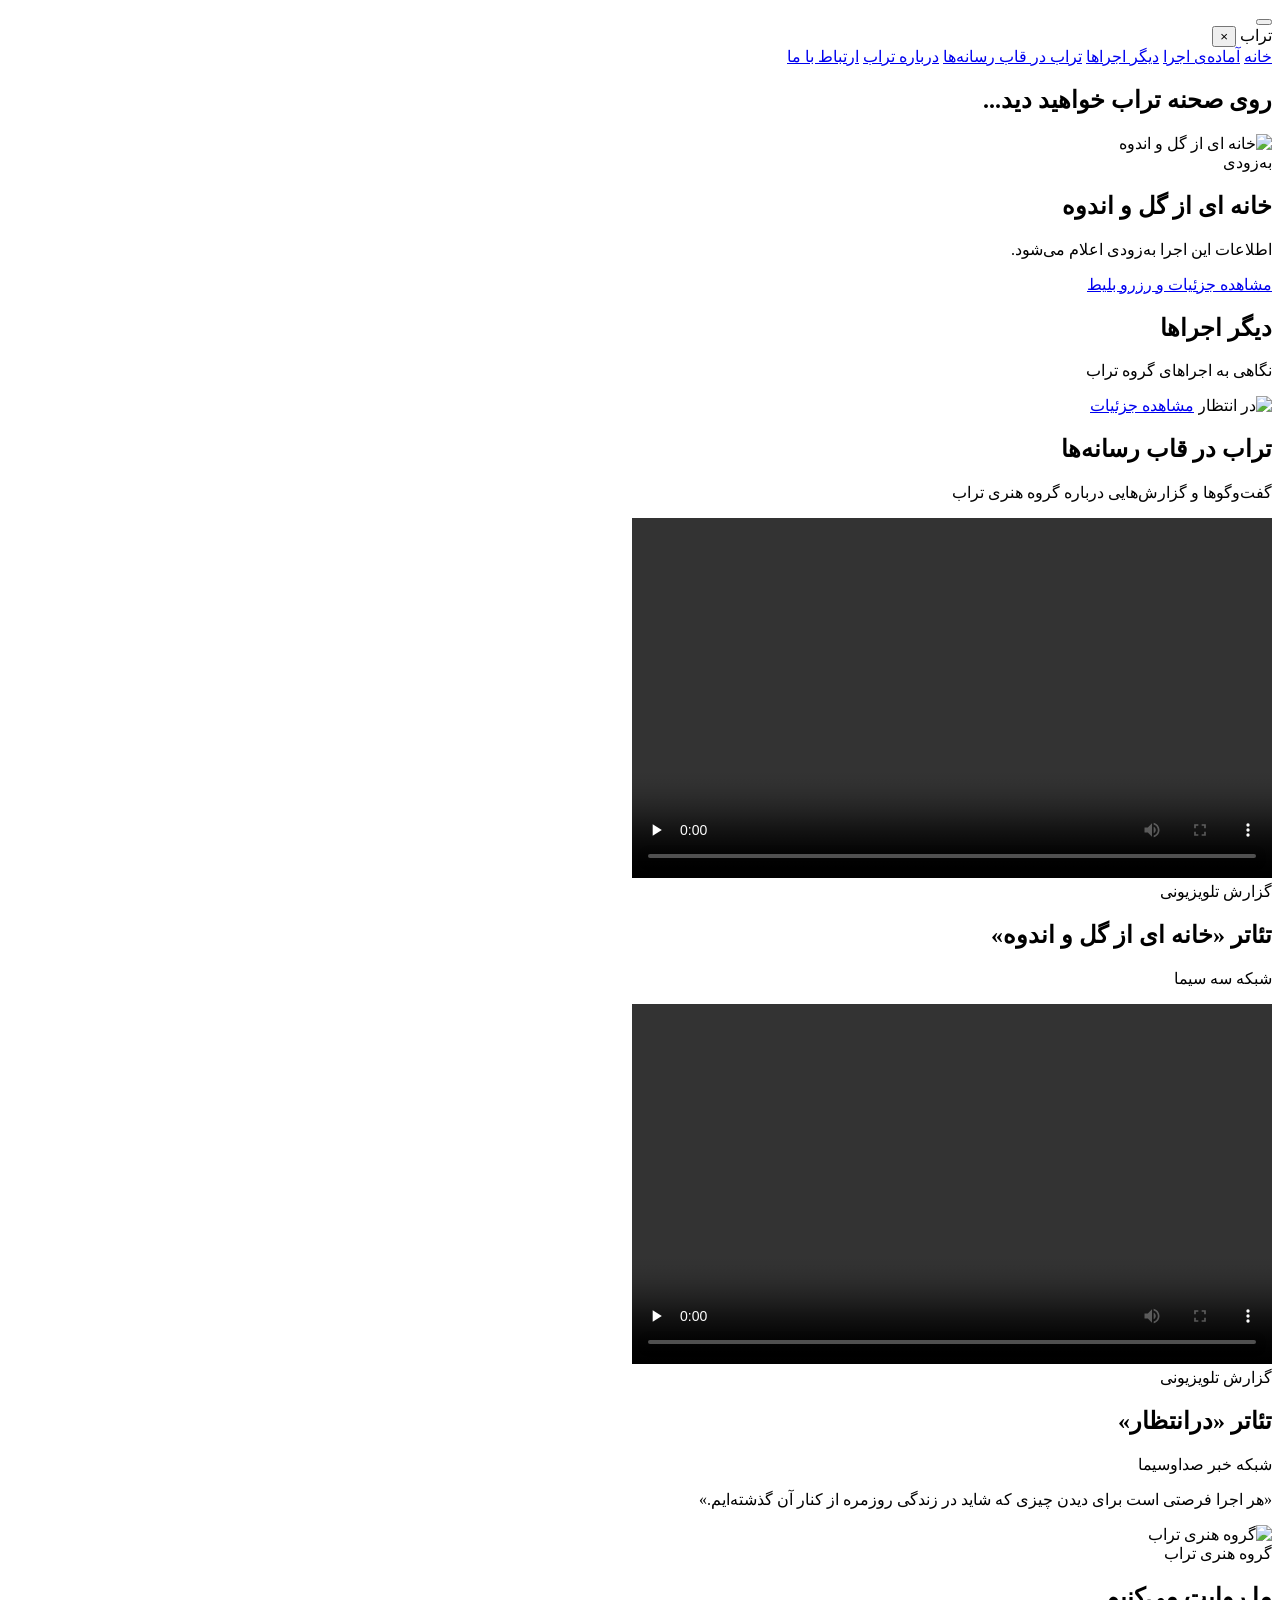
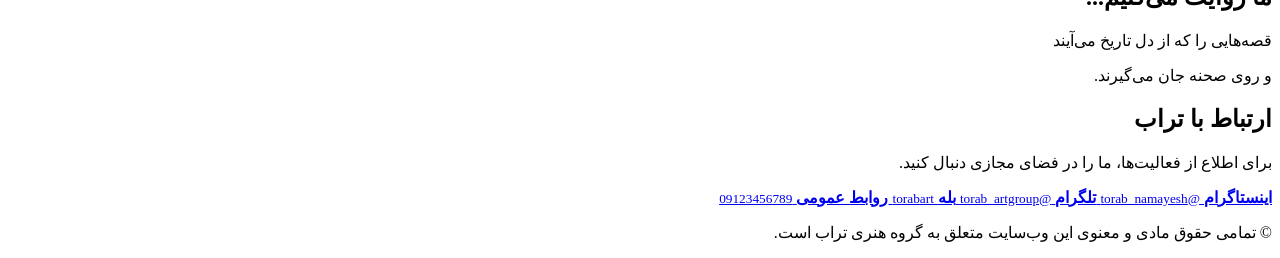
==== index.html @ 45ea1552 "Add files via upload" ====
<!DOCTYPE html>
<html lang="fa" dir="rtl">

<head>
    <meta charset="UTF-8">
    <meta name="viewport" content="width=device-width, initial-scale=1.0">
    <title>تراب | گروه هنری نمایشی</title>

    <link rel="preconnect" href="https://fonts.googleapis.com">
    <link rel="preconnect" href="https://fonts.gstatic.com" crossorigin>
    <link href="https://fonts.googleapis.com/css2?family=Vazirmatn:wght@300;400;500;600;700;800&display=swap" rel="stylesheet">
    <link rel="stylesheet" href="https://cdn.jsdelivr.net/npm/swiper@11/swiper-bundle.min.css">
    <link rel="stylesheet" href="css/style.css">

    <script type="application/ld+json">
    {
      "@context": "https://schema.org",
      "@type": "WebSite",
      "name": "تراب",
      "alternateName": "Torab",
      "url": "https://torabart.ir/"
    }
    </script>
</head>

<body>
    <button class="menu-toggle" id="menuToggle" aria-label="باز کردن منو" aria-expanded="false">
        <span></span><span></span><span></span>
    </button>

    <div class="menu-overlay" id="menuOverlay">
        <div class="menu-inner">
            <div class="menu-top">
                <span class="menu-brand">تراب</span>
                <button class="menu-close" id="menuClose" aria-label="بستن منو">×</button>
            </div>
            <nav class="menu-nav">
                <a href="index.html">خانه</a>
                <a href="#upcoming">آماده‌ی اجرا</a>
                <a href="#shows">دیگر اجراها</a>
                <a href="#media">تراب در قاب رسانه‌ها</a>
                <a href="#about">درباره تراب</a>
                <a href="#contact">ارتباط با ما</a>
            </nav>
        </div>
    </div>

    <main>
        <section class="hero" aria-label="تصویر اصلی تراب"></section>

        <!-- آماده‌ی اجرا -->
        <section class="upcoming-section" id="upcoming">
            <div class="upcoming-heading">
                <div class="section-title-row">
                    <span class="section-title-line" aria-hidden="true"></span>
                    <h1>روی صحنه تراب خواهید دید...</h1>
                </div>
            </div>

            <div class="swiper upcomingSwiper">
                <div class="swiper-wrapper">
                    <div class="swiper-slide">
                        <article class="upcoming-card">
                            <div class="upcoming-poster">
                                <img src="images/107.webp" alt="خانه ای از گل و اندوه">
                            </div>
                            <div class="upcoming-info">
                                <span class="upcoming-status">به‌زودی</span>
                                <h2>خانه ای از گل و اندوه</h2>
                                <p>اطلاعات این اجرا به‌زودی اعلام می‌شود.</p>
                                <a href="show-khane.html" class="upcoming-btn">مشاهده جزئیات و رزرو بلیط</a>
                            </div>
                        </article>
                    </div>

                    <div class="swiper-slide">
                        <article class="upcoming-card">
                            <div class="upcoming-poster">
                                <img src="images/141.webp" alt="حریم">
                            </div>
                            <div class="upcoming-info">
                                <span class="upcoming-status">به‌زودی</span>
                                <h2>حریم</h2>
                                <p>اطلاعات این اجرا به‌زودی اعلام می‌شود.</p>
                                <a href="show-harim.html" class="upcoming-btn">مشاهده جزئیات و رزرو بلیط</a>
                            </div>
                        </article>
                    </div>
                </div>
                <div class="upcoming-pagination"></div>
            </div>
        </section>

        <!-- دیگر اجراها -->
        <section class="shows-section" id="shows">
            <div class="shows-heading">
                <div class="section-title-row">
                    <span class="section-title-line" aria-hidden="true"></span>
                    <h1>دیگر اجراها</h1>
                </div>
                <p>نگاهی به اجراهای گروه تراب</p>
            </div>

            <div class="swiper mySwiper">
                <div class="swiper-wrapper">
                    <div class="swiper-slide">
                        <article class="show-card">
                            <img src="images/102.webp" alt="در انتظار">
                            <a href="show-entezar.html" class="glass-btn">مشاهده جزئیات</a>
                        </article>
                    </div>
                    <div class="swiper-slide">
                        <article class="show-card">
                            <img src="images/103.webp" alt="خانه‌ای از گل و اندوه">
                            <a href="show-khane.html" class="glass-btn">مشاهده جزئیات</a>
                        </article>
                    </div>
                    <div class="swiper-slide">
                        <article class="show-card">
                            <img src="images/104.webp" alt="ماه بر روی زمین">
                            <a href="show-mah.html" class="glass-btn dark-btn">مشاهده جزئیات</a>
                        </article>
                    </div>
                    <div class="swiper-slide">
    <article class="show-card">
        <img src="images/140.webp" alt="حریم">
        <a href="show-harim.html" class="glass-btn">مشاهده جزئیات</a>
    </article>
</div>

<div class="swiper-slide">
    <article class="show-card">
        <img src="images/107.webp" alt="عطش آتش">
        <a href="show-fifth.html" class="glass-btn">مشاهده جزئیات</a>
    </article>
</div>
                </div>
                <div class="swiper-pagination"></div>
            </div>
        </section>

        <!-- تراب در قاب رسانه‌ها -->
        <section class="media-section" id="media">
            <div class="media-heading">
                <div class="section-title-row">
                    <span class="section-title-line" aria-hidden="true"></span>
                    <h1>تراب در قاب رسانه‌ها</h1>
                </div>
                <p>گفت‌وگوها و گزارش‌هایی درباره گروه هنری تراب</p>
            </div>

            <div class="media-track">
                <article class="media-card">
                    <div class="media-link">
                        <video
    controls
    preload="none"
    loading="lazy"
    width="640"
    height="360"
    poster=""
>
    <source src="videos/0001.mp4" type="video/mp4">
</video>
                    </div>
                    <div class="media-info">
                        <span class="media-label">گزارش تلویزیونی</span>
                        <h2>تئاتر «خانه ای از گل و اندوه»</h2>
                        <p>شبکه سه سیما</p>
                    </div>
                </article>

                <article class="media-card">
                    <div class="media-link">
                        <video
    controls
    preload="none"
    loading="lazy"
    width="640"
    height="360"
    poster=""
>
    <source src="videos/0002.mp4" type="video/mp4">
</video>
                    </div>
                    <div class="media-info">
                        <span class="media-label">گزارش تلویزیونی</span>
                        <h2>تئاتر «درانتظار»</h2>
                        <p>شبکه خبر صداوسیما</p>
                    </div>
                </article>
            </div>
        </section>

        <!-- نقل‌قول -->
        <section class="quote-section">
            <p>«هر اجرا فرصتی است برای دیدن چیزی که شاید در زندگی روزمره از کنار آن گذشته‌ایم.»</p>
        </section>

        <!-- درباره تراب -->
        <section class="about-section" id="about">
            <div class="about-image">
                <img src="images/109.webp" alt="گروه هنری تراب">
                <div class="about-overlay"></div>

                <div class="about-content">
                    <div class="section-title-row about-title-row">
                        <span class="section-title-line about-line" aria-hidden="true"></span>
                        <div>
                            <span class="about-label">گروه هنری تراب</span>
                            <h1>ما روایت می‌کنیم...</h1>
                        </div>
                    </div>
                    <div class="about-text">
                        <p>قصه‌هایی را که از دل تاریخ می‌آیند</p>
                        <p>و روی صحنه جان می‌گیرند.</p>
                    </div>
                </div>
            </div>
        </section>

        <!-- ارتباط با ما -->
       
<section class="contact-section" id="contact">

    <div class="show-heading">
        <div class="section-title-row">
            <span class="section-title-line" aria-hidden="true"></span>
            <h2>ارتباط با تراب</h2>
        </div>
           <p> برای اطلاع از فعالیت‌ها، ما را در فضای مجازی دنبال کنید.</p>
    </div>

  <div class="contact-links">

    <a class="contact-link" href="https://www.instagram.com/torab_namayesh/" target="_blank" rel="noopener noreferrer">
      <strong>اینستاگرام</strong>
      <small>@torab_namayesh</small>
    </a>

    <a class="contact-link" href="https://t.me/torab_artgroup" target="_blank" rel="noopener noreferrer">
      <strong>تلگرام</strong>
      <small>@torab_artgroup</small>
    </a>

    <a class="contact-link" href="https://ble.ir/torabart" target="_blank" rel="noopener noreferrer">
      <strong>بله</strong>
      <small>torabart</small>
    </a>

    <a class="contact-link" href="tel:09123456789">
      <strong>روابط عمومی</strong>
      <small>09123456789</small>
    </a>

  </div>
</section>

    </main>

    <footer>
    <p>© تمامی حقوق مادی و معنوی این وب‌سایت متعلق به گروه هنری تراب است.</p>
    </footer>

    <script src="https://cdn.jsdelivr.net/npm/swiper@11/swiper-bundle.min.js"></script>
    <script src="js/app.js"></script>
</body>
</html>
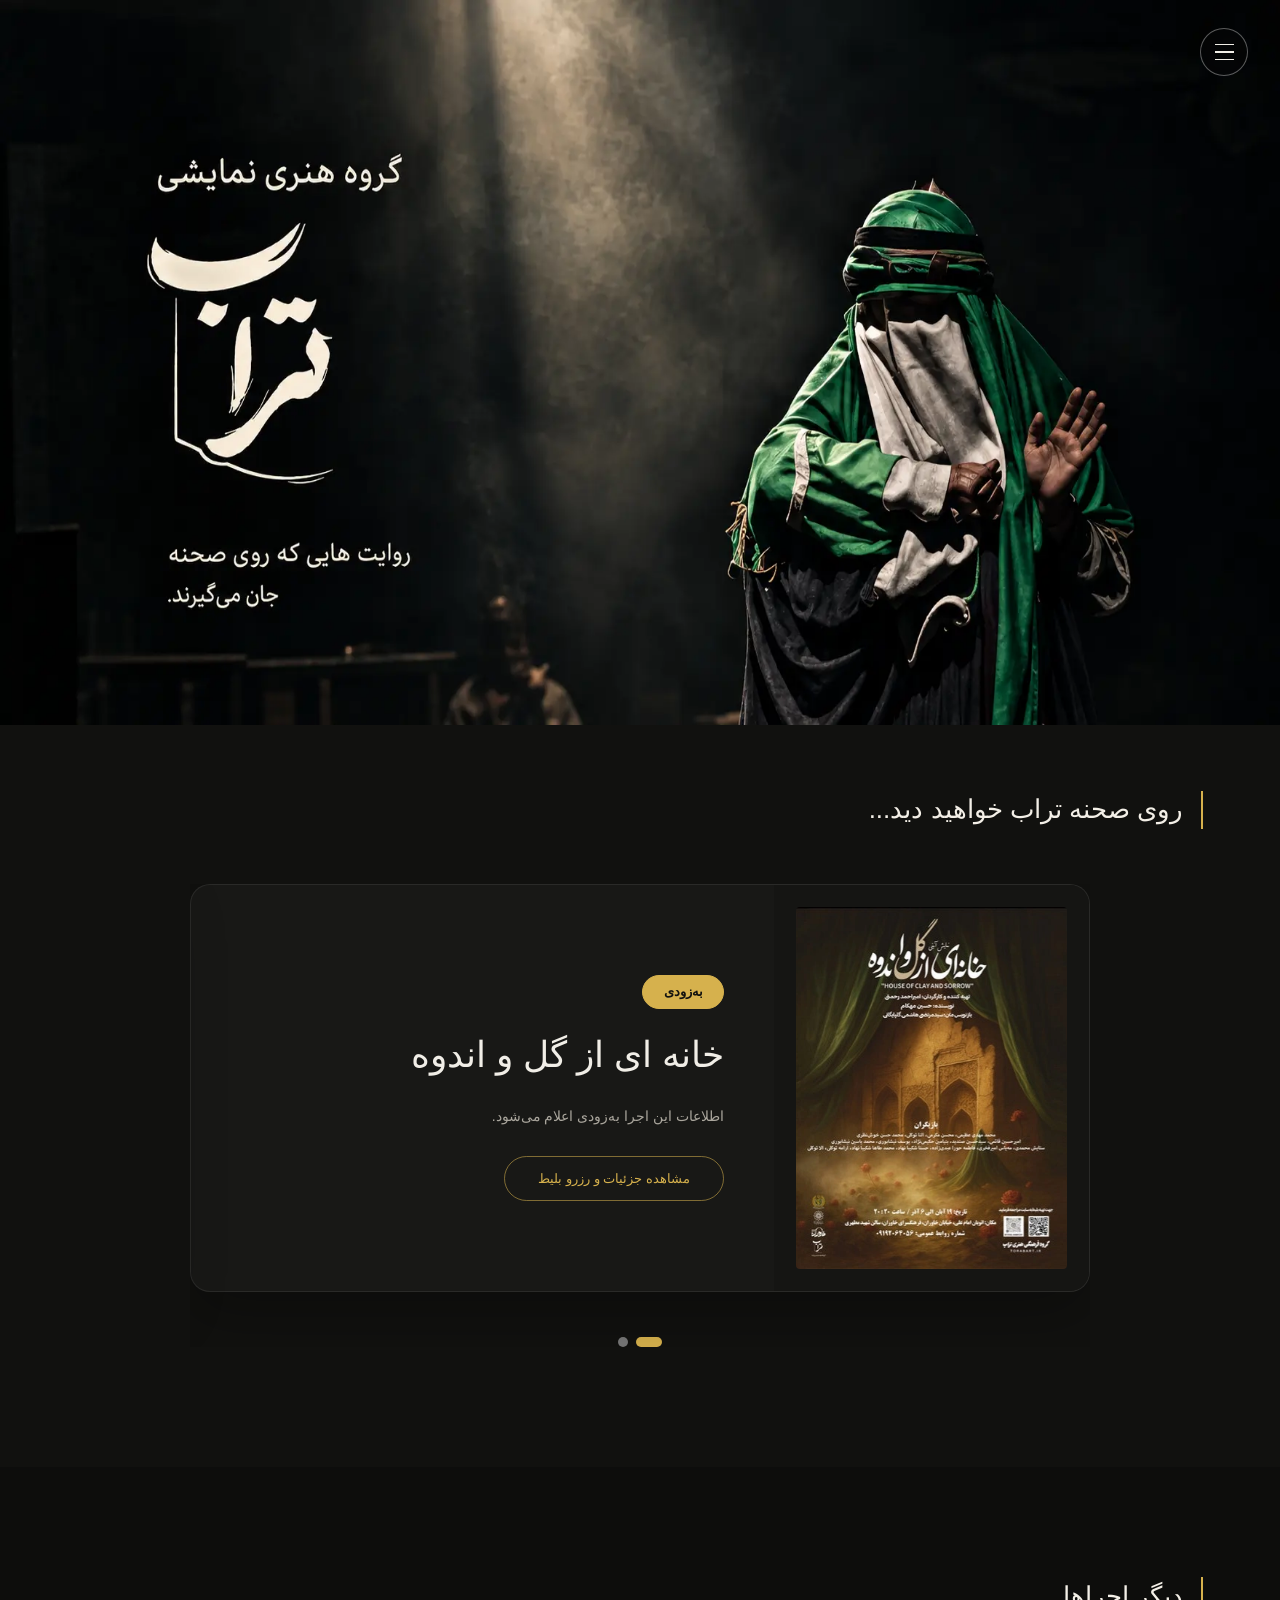
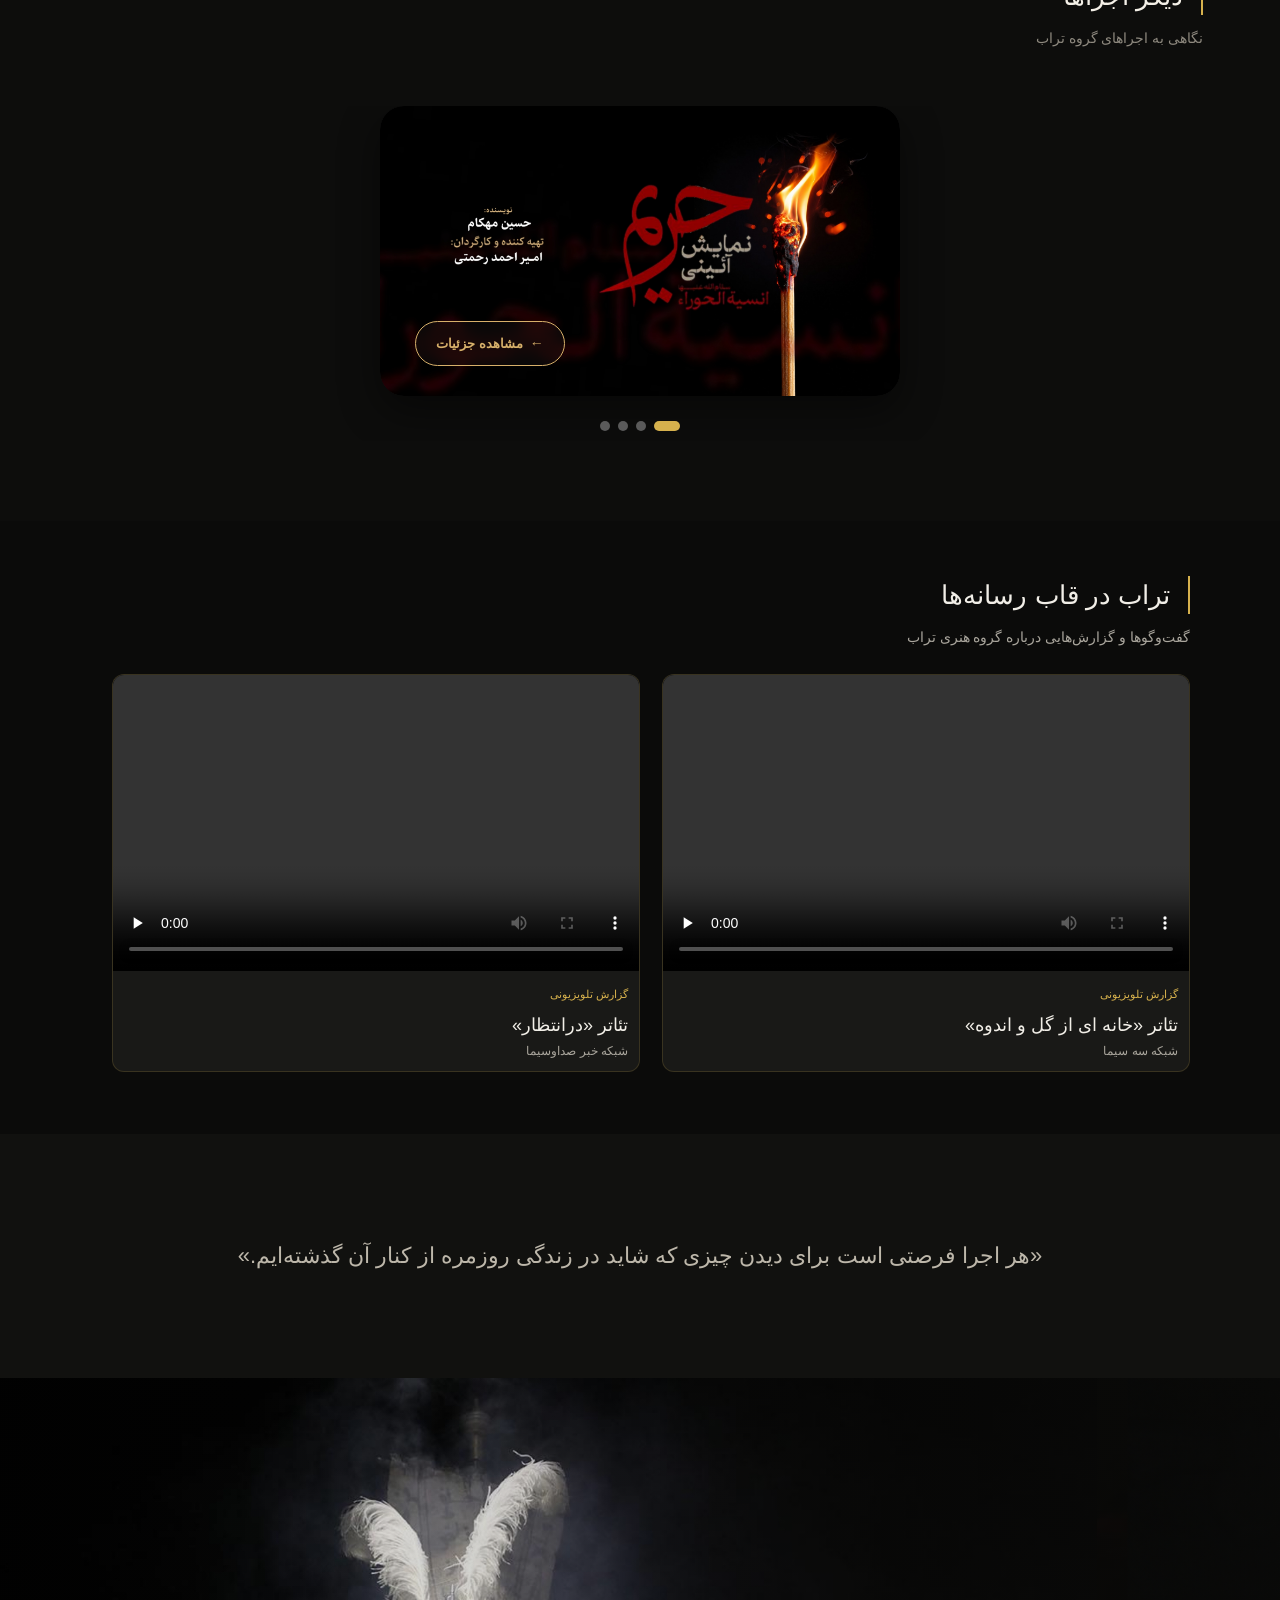
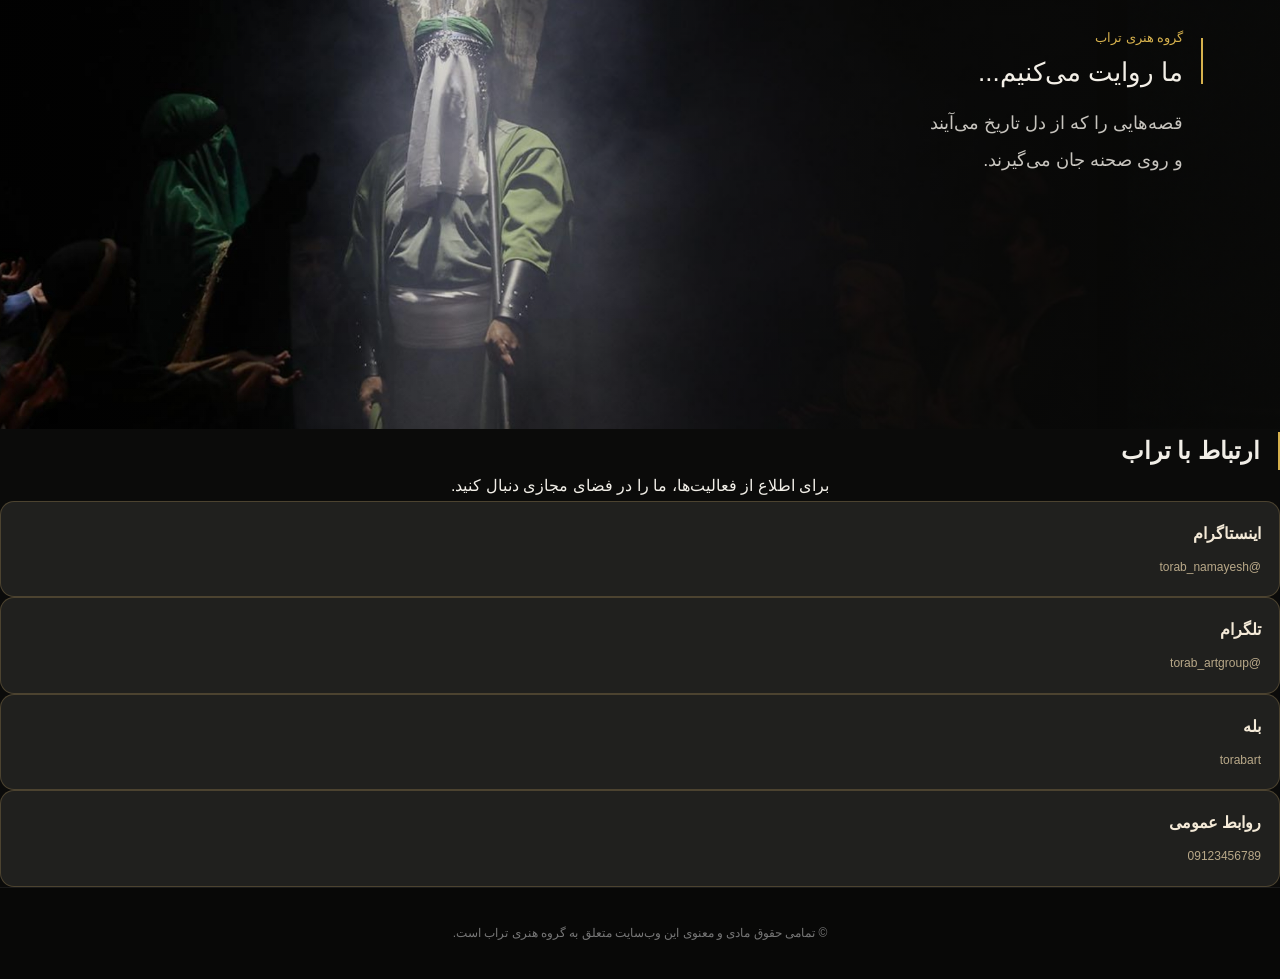
==== commit 1ed7d637: "Update index.html" ====
--- a/index.html
+++ b/index.html
@@ -125,13 +125,6 @@
     <article class="show-card">
         <img src="images/140.webp" alt="حریم">
         <a href="show-harim.html" class="glass-btn">مشاهده جزئیات</a>
-    </article>
-</div>
-
-<div class="swiper-slide">
-    <article class="show-card">
-        <img src="images/107.webp" alt="عطش آتش">
-        <a href="show-fifth.html" class="glass-btn">مشاهده جزئیات</a>
     </article>
 </div>
                 </div>
--- a/css/style.css
+++ b/css/style.css
@@ -0,0 +1,861 @@
+/* =========================================================
+   TARAB WEBSITE — CLEAN MASTER STYLESHEET
+   ========================================================= */
+
+/* Base */
+* { margin: 0; padding: 0; box-sizing: border-box; }
+html { scroll-behavior: smooth; }
+body {
+    direction: rtl;
+    background: #0b0b0a;
+    color: #f1eee7;
+    font-family: "Vazirmatn", sans-serif;
+    line-height: 1.8;
+}
+
+/* Menu */
+.menu-toggle {
+    position: absolute; top: 28px; right: 32px; z-index: 300;
+    display: flex; flex-direction: column; align-items: center; justify-content: center;
+    gap: 6px; width: 48px; height: 48px; padding: 0;
+    background: rgba(10,10,9,.35); border: 1px solid rgba(255,255,255,.35);
+    border-radius: 50%; cursor: pointer; backdrop-filter: blur(8px);
+    -webkit-backdrop-filter: blur(8px);
+    transition: background .3s ease, border-color .3s ease, transform .3s ease;
+}
+.menu-toggle:hover { background: rgba(10,10,9,.65); border-color: rgba(214,177,77,.8); transform: scale(1.04); }
+.menu-toggle span { display: block; width: 19px; height: 1.5px; background: #f1eee7; transition: .3s ease; }
+
+.menu-overlay {
+    position: fixed; top: 88px; right: 32px; z-index: 400; width: 270px; height: auto;
+    overflow: hidden; background: rgba(15,15,14,.98); border: 1px solid rgba(214,177,77,.25);
+    border-radius: 14px; box-shadow: 0 18px 50px rgba(0,0,0,.45);
+    opacity: 0; visibility: hidden; transform: translateY(-8px);
+    transition: opacity .25s ease, visibility .25s ease, transform .25s ease;
+}
+.menu-overlay.active { opacity: 1; visibility: visible; transform: translateY(0); }
+.menu-inner { display: flex; flex-direction: column; width: 100%; height: auto; margin: 0; padding: 18px 22px 20px; }
+.menu-top { display: flex; align-items: center; justify-content: space-between; height: 40px; margin-bottom: 8px; border-bottom: 1px solid rgba(255,255,255,.09); }
+.menu-brand { color: #d6b14d; font-size: 18px; font-weight: 600; }
+.menu-close { width: 28px; height: 28px; border: 0; background: transparent; color: #aaa; font-size: 24px; font-weight: 300; line-height: 1; cursor: pointer; transition: color .2s ease; }
+.menu-close:hover { color: #d6b14d; transform: none; }
+.menu-nav { display: flex; flex-direction: column; align-items: stretch; gap: 0; }
+.menu-nav a {
+    display: block; padding: 11px 0; color: #f1eee7; text-decoration: none;
+    font-size: 15px; font-weight: 400; line-height: 1.7;
+    border-bottom: 1px solid rgba(255,255,255,.06);
+    transition: color .2s ease, padding-right .2s ease;
+}
+.menu-nav a:last-child { border-bottom: 0; }
+.menu-nav a:hover { color: #d6b14d; padding-right: 5px; transform: none; }
+
+/* Hero */
+.hero {
+    position: relative; width: 100%; height: auto; min-height: 0;
+    aspect-ratio: 1694 / 960; overflow: hidden;
+background: url("../images/101.webp") center / 100% 100% no-repeat;
+}
+
+/* Shared titles */
+.section-title-row { display: flex; flex-direction: row; align-items: center; width: 100%; gap: 18px; direction: rtl; text-align: right; }
+.section-title-row h1 { margin: 0; padding: 0; color: #f3efe7; font-family: "Vazirmatn", sans-serif; font-size: 26px; font-weight: 500; line-height: 1.5; text-align: right; }
+.section-title-line { display: block; flex: 0 0 2px; width: 2px; height: 38px; background: #d6b14d; }
+
+/* Shows */
+.shows-section { width: 100%; padding: 110px 0 80px; overflow: hidden; background: #0d0d0c; }
+.shows-heading { width: 88%; max-width: 1200px; margin: 0 auto 55px; text-align: right; }
+.shows-heading .section-title-row { margin-bottom: 10px; }
+.shows-heading p { color: #8e897f; font-size: 14px; }
+.section-label { display: inline-block; margin-bottom: 12px; color: #a99868; font-size: 12px; letter-spacing: 1px; }
+
+/* Swiper and show cards */
+.mySwiper { width: 100%; padding: 0 5px 45px; overflow: hidden; }
+.swiper-slide { display: flex; align-items: center; justify-content: center; }
+.show-card { position: relative; width: 520px; overflow: hidden; background: #111; border-radius: 24px; box-shadow: 0 15px 40px rgba(0,0,0,.45); }
+.show-card img { display: block; width: 100%; height: 290px; object-fit: cover; object-position: center; border-radius: 24px; }
+.glass-btn {
+    position: absolute; left: 35px; bottom: 30px; display: flex; align-items: center; gap: 7px;
+    padding: 9px 20px; color: #d7b06a; background: rgba(255,255,255,.03);
+    border: 1.5px solid #d7b06a; border-radius: 999px; text-decoration: none;
+    font-size: 13px; font-weight: 700; backdrop-filter: blur(10px); -webkit-backdrop-filter: blur(10px);
+    transition: background .3s ease, transform .3s ease, border-color .3s ease;
+}
+.glass-btn::before { content: "←"; font-size: 14px; }
+.glass-btn:hover { background: rgba(255,255,255,.1); transform: translateY(-2px); }
+.dark-btn { color: #fff; border-color: #fff; }
+.dark-btn::before { color: #fff; }
+.swiper-pagination { bottom: 0 !important; }
+.swiper-horizontal > .swiper-pagination-bullets,
+.swiper-pagination-bullets.swiper-pagination-horizontal { bottom: 0 !important; }
+.swiper-pagination-bullet {
+    width: 10px !important; height: 10px !important; margin: 0 4px !important;
+    background: #5a5a5a !important; opacity: 1 !important; border-radius: 50% !important;
+    transition: all .35s ease !important;
+}
+.swiper-pagination-bullet-active { width: 26px !important; height: 10px !important; background: #d6b14d !important; border-radius: 30px !important; }
+
+/* Quote */
+.quote-section { padding: 100px 10%; text-align: center; background: #11110f; }
+.quote-section p { max-width: 850px; margin: auto; color: #bdb7aa; font-size: 22px; line-height: 2; }
+
+/* General pages */
+.page { width: 88%; max-width: 1200px; margin: auto; padding: 120px 0; }
+.page h1 { position: relative; margin: 0 0 20px; padding-right: 20px; color: #f3efe7; font-size: 26px; font-weight: 500; line-height: 1.5; }
+.page h1::before { position: absolute; top: 50%; right: 0; width: 2px; height: 38px; background: #d6b14d; content: ""; transform: translateY(-50%); }
+.page-intro { max-width: 700px; color: #a5a097; font-size: 16px; line-height: 2; }
+.button { display: inline-block; padding: 12px 25px; background: #b7a36a; color: #111; border: 0; text-decoration: none; cursor: pointer; font-size: 14px; transition: .3s ease; }
+.button:hover { background: #d0bd83; }
+
+/* Featured show */
+.featured-show { display: grid; grid-template-columns: 1fr 1fr; align-items: center; gap: 60px; width: 88%; max-width: 1200px; margin: 80px auto; }
+.featured-show img { display: block; width: 100%; }
+.featured-show-content h1 { position: relative; margin: 0 0 20px; padding-right: 20px; color: #f3efe7; font-size: 26px; font-weight: 500; line-height: 1.5; }
+.featured-show-content h1::before { position: absolute; top: 50%; right: 0; width: 2px; height: 38px; background: #d6b14d; content: ""; transform: translateY(-50%); }
+.featured-show-content p { margin-bottom: 30px; color: #a5a097; }
+
+/* Facts */
+.facts { display: grid; grid-template-columns: repeat(3, 1fr); gap: 20px; margin: 50px 0; }
+.fact { padding: 25px; background: #111; border: 1px solid rgba(255,255,255,.07); }
+.fact span { display: block; margin-bottom: 5px; color: #8f897d; font-size: 12px; }
+.fact strong { color: #eee; font-size: 18px; }
+
+/* Sessions */
+.sessions { width: 88%; max-width: 900px; margin: 70px auto; }
+.session { display: flex; align-items: center; justify-content: space-between; padding: 22px 25px; margin-bottom: 12px; background: #111; border: 1px solid rgba(255,255,255,.07); }
+.session-info { display: flex; align-items: center; gap: 35px; }
+.session-date { color: #b7a36a; }
+
+/* Seats */
+.seat-container { width: 90%; max-width: 650px; margin: 60px auto; }
+.seat-screen { width: 70%; padding: 12px; margin: 0 auto 50px; background: #d8d1c3; color: #111; text-align: center; font-size: 13px; }
+.seat-grid { display: grid; grid-template-columns: repeat(8, 1fr); gap: 10px; }
+.seat { height: 42px; background: #191816; color: #ddd; border: 1px solid #575248; cursor: pointer; transition: .2s ease; }
+.seat:hover { color: #b7a36a; border-color: #b7a36a; }
+.seat.selected { background: #b7a36a; color: #111; border-color: #b7a36a; }
+.seat.sold { background: #38352f; color: #777; border-color: #38352f; cursor: not-allowed; }
+
+/* Forms */
+.form-container { width: 90%; max-width: 700px; margin: 60px auto; }
+.form-group { margin-bottom: 25px; }
+.form-group label { display: block; margin-bottom: 8px; color: #c5bfb4; font-size: 13px; }
+.form-group input, .form-group textarea, .form-group select { width: 100%; padding: 14px 15px; background: #111; color: #eee; border: 1px solid #3c3933; outline: none; font-family: inherit; }
+.form-group input:focus, .form-group textarea:focus, .form-group select:focus { border-color: #b7a36a; }
+
+/* Summary */
+.summary { width: 90%; max-width: 700px; padding: 30px; margin: 50px auto; background: #111; border: 1px solid rgba(255,255,255,.07); }
+.summary-row { display: flex; justify-content: space-between; padding: 12px 0; border-bottom: 1px solid rgba(255,255,255,.06); }
+.summary-row:last-child { border-bottom: 0; }
+
+/* Ticket */
+.ticket { position: relative; width: 90%; max-width: 650px; padding: 40px; margin: 80px auto; background: #f0ece3; color: #151412; }
+.ticket h1 { position: relative; padding-right: 20px; margin: 0 0 30px; color: #151412; font-size: 26px; font-weight: 500; line-height: 1.5; }
+.ticket h1::before { position: absolute; top: 50%; right: 0; width: 2px; height: 38px; background: #d6b14d; content: ""; transform: translateY(-50%); }
+.ticket-row { display: flex; justify-content: space-between; padding: 12px 0; border-bottom: 1px solid rgba(0,0,0,.15); }
+.ticket-code { margin-top: 30px; text-align: center; font-size: 22px; letter-spacing: 2px; }
+
+/* Admin */
+.admin-container { width: 90%; max-width: 1200px; margin: 60px auto; }
+.admin-container h1 { position: relative; padding-right: 20px; margin: 0; color: #f3efe7; font-size: 26px; font-weight: 500; line-height: 1.5; }
+.admin-container h1::before { position: absolute; top: 50%; right: 0; width: 2px; height: 38px; background: #d6b14d; content: ""; transform: translateY(-50%); }
+.admin-stats { display: grid; grid-template-columns: repeat(3, 1fr); gap: 20px; margin-bottom: 50px; }
+.admin-stat { padding: 25px; background: #111; border: 1px solid rgba(255,255,255,.07); }
+.admin-stat span { display: block; margin-bottom: 5px; color: #999; font-size: 12px; }
+.admin-stat strong { color: #b7a36a; font-size: 30px; }
+.admin-table { width: 100%; background: #111; border-collapse: collapse; }
+.admin-table th, .admin-table td { padding: 15px; text-align: right; border-bottom: 1px solid rgba(255,255,255,.07); }
+.admin-table th { color: #b7a36a; font-weight: normal; }
+
+/* Footer */
+footer { padding: 35px 6%; background: #080807; border-top: 1px solid rgba(255,255,255,.07); text-align: center; }
+footer p { color: #777; font-size: 12px; }
+
+/* Upcoming shows */
+.upcoming-section { padding: 65px 0 120px; overflow: hidden; background: #11110f; }
+.upcoming-heading { width: 88%; max-width: 1200px; margin: 0 auto 55px; text-align: right; }
+.upcoming-heading .section-title-row { margin-bottom: 0; }
+.upcoming-heading .section-title-line { height: 38px; }
+.upcomingSwiper { position: relative; width: min(900px, 86%); padding-bottom: 55px; margin: 0 auto; }
+.upcomingSwiper .swiper-slide { display: flex; align-items: center; justify-content: center; height: auto; }
+.upcoming-card { display: flex; align-items: center; width: 100%; min-height: 350px; direction: rtl; overflow: hidden; background: #181816; border: 1px solid rgba(255,255,255,.08); border-radius: 20px; box-shadow: 0 20px 60px rgba(0,0,0,.28); }
+.upcoming-poster { display: flex; flex: 0 0 315px; align-items: center; justify-content: center; width: 315px; padding: 22px; background: #151513; }
+.upcoming-poster img { display: block; width: 100%; height: auto; aspect-ratio: 3 / 4; object-fit: cover; object-position: center; border-radius: 4px; }
+.upcoming-info { display: flex; flex: 1; flex-direction: column; align-items: flex-start; justify-content: center; padding: 45px 50px; direction: rtl; }
+.upcoming-status { display: inline-flex; align-items: center; justify-content: center; width: fit-content; min-width: 82px; padding: 7px 18px; margin-bottom: 14px; color: #11110f; background: #d6b14d; border: 1px solid #d6b14d; border-radius: 999px; font-size: 13px; line-height: 1.4; font-weight: 600; white-space: nowrap; }
+.upcoming-info h2 { margin: 0 0 14px; color: #f1eee7; font-size: clamp(25px, 3vw, 36px); font-weight: 500; }
+.upcoming-info p { max-width: 430px; margin: 0 0 26px; color: #aaa69d; font-size: 14px; line-height: 2; font-weight: 300; }
+.upcoming-btn { display: inline-flex; align-items: center; justify-content: center; min-width: 220px; padding: 12px 28px; color: #d6b14d; background: transparent; border: 1px solid rgba(214,177,77,.55); border-radius: 999px; text-decoration: none; font-size: 13px; line-height: 1.5; transition: .25s ease; }
+.upcoming-btn:hover { background: #d6b14d; color: #11110f; }
+.upcoming-pagination { position: absolute !important; left: 0 !important; right: 0 !important; bottom: 5px !important; display: flex !important; align-items: center !important; justify-content: center !important; width: 100% !important; text-align: center !important; }
+.upcoming-pagination .swiper-pagination-bullet { width: 10px !important; height: 10px !important; margin: 0 4px !important; background: #777 !important; opacity: 1 !important; border-radius: 50% !important; }
+.upcoming-pagination .swiper-pagination-bullet-active { width: 26px !important; height: 10px !important; background: #d6b14d !important; border-radius: 999px !important; }
+
+/* About */
+.about-section { width: 100%; overflow: hidden; background: #10100f; text-align: center; }
+.about-section .page-intro { max-width: 760px; margin-right: auto; margin-left: auto; }
+.about-signature { margin-top: 45px; color: #d6b14d; font-size: clamp(18px, 2vw, 25px); font-weight: 400; }
+.about-image { position: relative; width: 100%; line-height: 0; }
+.about-image img { display: block; width: 100%; height: auto; max-width: 100%; object-fit: contain; }
+.about-overlay { position: absolute; inset: 0; background: linear-gradient(to left, rgba(10,10,9,.88) 0%, rgba(10,10,9,.62) 28%, rgba(10,10,9,.20) 58%, rgba(10,10,9,.03) 100%); pointer-events: none; }
+.about-content { position: absolute; top: 0; right: 0; display: flex; flex-direction: column; align-items: flex-start; justify-content: center; width: 100%; height: 100%; padding: 60px 6% 60px 5%; direction: rtl; text-align: right; line-height: normal; }
+.about-title-row { display: flex; flex-direction: row; align-items: center; width: 100%; gap: 18px; direction: rtl; }
+.about-line { display: block; flex: 0 0 2px; width: 2px; height: 46px; min-height: 46px; max-height: 46px; background: #d6b14d; }
+.about-label { display: block; margin-bottom: 8px; color: #d6b14d; font-size: 13px; font-weight: 400; text-align: right; }
+.about-content h1 { margin: 0; padding: 0; color: #f3efe7; font-family: "Vazirmatn", sans-serif; font-size: 26px; font-weight: 500; line-height: 1.5; text-align: right; }
+.about-text { margin-top: 14px; padding-right: 20px; direction: rtl; text-align: right; }
+.about-text p { margin: 0; color: rgba(241,238,231,.82); font-size: 18px; font-weight: 300; line-height: 1.9; text-align: right; }
+.about-text p + p { margin-top: 2px; }
+
+/* Contact */
+.contact-section { text-align: center; }
+.contact-section .page-intro { max-width: 650px; margin-right: auto; margin-left: auto; }
+.contact-section h1::before, .contact-section h1::after { display: none !important; content: none !important; }
+```css
+.contact-links {
+    display: grid;
+    grid-template-columns: repeat(2, minmax(0, 1fr));
+    gap: 14px;
+    margin-top: 24px;
+    direction: rtl;
+}
+
+.contact-link {
+    display: flex;
+    flex-direction: column;
+    align-items: flex-start;
+    justify-content: center;
+    gap: 8px;
+    min-width: 0;
+    padding: 18px;
+    text-decoration: none;
+    text-align: right;
+    border: 1px solid rgba(205, 170, 100, 0.25);
+    border-radius: 14px;
+    background: #20201e;
+    color: #f4ead8;
+    transition: border-color 0.2s ease, transform 0.2s ease;
+}
+
+.contact-link span {
+    font-size: 16px;
+    font-weight: 600;
+}
+
+.contact-link small {
+    font-size: 12px;
+    color: #b9a989;
+    overflow-wrap: anywhere;
+}
+
+.contact-link:hover {
+    border-color: #c9a66b;
+    transform: translateY(-2px);
+}
+
+@media (max-width: 380px) {
+    .contact-links {
+        gap: 10px;
+    }
+
+    .contact-link {
+        padding: 13px;
+    }
+}
+```
+
+/* Media section and horizontal slider */
+.media-section { padding: 44px 20px 36px; background: #111110; color: #f1eee7; direction: rtl; }
+.media-heading { max-width: 1100px; margin: 0 auto 18px; }
+.media-heading .section-title-row { gap: 11px; }
+.media-heading .section-title-row h1 { margin: 0; color: #f1eee7; font-family: "Vazirmatn",sans-serif; font-size: 22px; font-weight: 500; line-height: 1.6; }
+.media-heading > p { margin: 9px 0 0; color: #aaa69d; font-size: 13px; line-height: 1.9; }
+.media-track { display: flex; gap: 14px; max-width: 1100px; padding: 0 0 12px; margin: 0 auto; overflow-x: auto; overflow-y: hidden; scroll-snap-type: x mandatory; -webkit-overflow-scrolling: touch; scrollbar-width: thin; scrollbar-color: #76602b transparent; }
+.media-track .media-card { flex: 0 0 84%; min-width: 0; scroll-snap-align: start; }
+.media-card { min-width: 0; overflow: hidden; background: #191917; border: 1px solid rgba(214,177,77,.17); border-radius: 12px; }
+.media-video, .media-link { position: relative; display: block; width: 100%; aspect-ratio: 16 / 9; overflow: hidden; background: #080808; }
+.media-video video, .media-link video { display: block; width: 100%; height: 100%; object-fit: contain; background: #080808; }
+.media-link img { display: block; width: 100%; height: 100%; object-fit: cover; transition: transform .35s ease; }
+.media-link:hover img { transform: scale(1.035); }
+.media-play { position: absolute; top: 50%; left: 50%; display: flex; align-items: center; justify-content: center; width: 48px; height: 48px; color: #d6b14d; background: rgba(12,12,11,.72); border: 1px solid rgba(255,255,255,.7); border-radius: 50%; font-size: 17px; transform: translate(-50%,-50%); transition: background .25s ease; }
+.media-link:hover .media-play { background: rgba(12,12,11,.95); }
+.media-source { position: absolute; right: 10px; bottom: 10px; padding: 5px 10px; color: #f1eee7; background: rgba(12,12,11,.8); border: 1px solid rgba(214,177,77,.4); border-radius: 5px; font-size: 11px; }
+.media-info { padding: 8px 11px 10px; }
+.media-label { display: inline-block; color: #d6b14d; font-size: 11px; font-weight: 400; line-height: 1.5; }
+.media-info h2 { margin: 3px 0 2px; color: #f1eee7; font-size: 15px; font-weight: 500; line-height: 1.6; }
+.media-info p { margin: 0; color: #aaa69d; font-size: 12px; line-height: 1.6; }
+
+/* Mobile layout */
+@media (max-width: 768px) {
+    .menu-toggle { top: 18px; right: 18px; width: 43px; height: 43px; }
+    .menu-toggle span { width: 17px; }
+    .menu-overlay { top: 70px; right: 18px; width: 245px; max-width: calc(100vw - 36px); border-radius: 13px; }
+    .menu-inner { width: 100%; padding: 15px 19px 17px; }
+    .menu-top { height: 38px; margin-bottom: 6px; }
+    .menu-brand { font-size: 17px; }
+    .menu-close { width: 28px; height: 28px; font-size: 23px; }
+    .menu-nav { align-items: stretch; gap: 0; }
+    .menu-nav a { padding: 10px 0; font-size: 14px; }
+
+    .hero { width: 100%; height: auto; aspect-ratio: 1694 / 960; background-image: url("../images/101.webp"); background-size: 100% 100%; background-position: center; background-repeat: no-repeat; }
+
+    .section-title-row { gap: 11px; }
+    .section-title-row h1 { font-size: 22px; line-height: 1.5; }
+    .section-title-line { flex: 0 0 2px; width: 2px; height: 30px; }
+
+    .shows-section { padding: 75px 0 60px; }
+    .shows-heading { width: 86%; margin-bottom: 35px; }
+    .shows-heading .section-title-row { margin-bottom: 8px; }
+    .shows-heading p { font-size: 13px; }
+    .mySwiper { width: 100%; padding: 0 5px 45px; }
+    .swiper-slide { display: flex; justify-content: center; }
+    .show-card { width: 360px; max-width: 88vw; border-radius: 15px; }
+    .show-card img { width: 100%; height: 200px; border-radius: 15px; }
+    .glass-btn { left: 28px; bottom: 25px; padding: 8px 20px; font-size: 12px; }
+    .swiper-pagination-bullet { width: 9px !important; height: 9px !important; }
+    .swiper-pagination-bullet-active { width: 24px !important; height: 9px !important; }
+
+    .quote-section { padding: 70px 8%; }
+    .quote-section p { font-size: 17px; }
+
+    .page { width: 86%; padding: 80px 0; }
+    .page h1 { padding-right: 17px; font-size: 22px; }
+    .page h1::before { height: 30px; }
+
+    .featured-show { grid-template-columns: 1fr; gap: 35px; width: 86%; }
+    .featured-show-content h1 { padding-right: 17px; font-size: 22px; }
+    .featured-show-content h1::before { height: 30px; }
+
+    .facts { grid-template-columns: 1fr; }
+    .session { flex-direction: column; align-items: flex-start; gap: 15px; }
+    .session-info { flex-wrap: wrap; gap: 20px; }
+
+    .seat-container { width: 92%; }
+    .seat-screen { width: 85%; margin-bottom: 35px; }
+    .seat-grid { gap: 6px; }
+    .seat { height: 36px; font-size: 11px; }
+
+    .ticket { width: 90%; padding: 25px; }
+    .ticket h1 { padding-right: 17px; font-size: 22px; }
+    .ticket h1::before { height: 30px; }
+
+    .admin-stats { grid-template-columns: 1fr; }
+    .admin-table { font-size: 12px; }
+    .admin-table th, .admin-table td { padding: 10px 7px; }
+    .admin-container h1 { padding-right: 17px; font-size: 22px; }
+    .admin-container h1::before { height: 30px; }
+
+    .upcoming-section { padding: 50px 0 5px; margin-bottom: 0; }
+    .upcoming-heading { width: 86%; margin: 0 auto 10px; text-align: right; }
+    .upcoming-heading .section-title-row { gap: 11px; }
+    .upcoming-heading .section-title-line { height: 30px; }
+    .upcomingSwiper { width: 94%; padding-bottom: 50px; margin-top: 0; }
+    .upcoming-card { display: flex; flex-direction: row; align-items: center; width: 100%; height: auto; min-height: 0; border-radius: 16px; }
+    .upcoming-poster { order: 1; display: flex; flex: 0 0 40%; align-items: center; justify-content: center; width: 40%; height: auto; padding: 14px; background: #151513; }
+    .upcoming-poster img { display: block; width: 100%; height: auto; aspect-ratio: 3 / 4; object-fit: cover; object-position: center; border-radius: 4px; }
+    .upcoming-info { order: 2; display: flex; flex: 1; flex-direction: column; align-items: flex-start; justify-content: center; min-width: 0; padding: 20px 18px; }
+    .upcoming-status { min-width: 70px; padding: 6px 12px; margin-bottom: 7px; border-radius: 999px; font-size: 11px; }
+    .upcoming-info h2 { margin-bottom: 8px; font-size: 21px; }
+    .upcoming-info p { margin-bottom: 16px; font-size: 12px; line-height: 1.8; }
+    .upcoming-btn { min-width: 0; padding: 9px 14px; border-radius: 999px; font-size: 11px; white-space: nowrap; }
+    .upcoming-pagination { position: relative !important; bottom: auto !important; margin-top: 12px !important; }
+    .shows-section { padding-top: 5px; margin-top: 0; }
+
+    .contact-section { width: 86%; margin-right: auto; margin-left: auto; }
+    .contact-section h1 { font-size: 22px; }
+    .contact-links { grid-template-columns: 1fr; }
+
+    .about-section { width: 100%; }
+    .about-image { position: relative; width: 100%; }
+    .about-image img { display: block; width: 100%; height: auto; object-fit: contain; }
+    .about-overlay { background: linear-gradient(to left, rgba(10,10,9,.90) 0%, rgba(10,10,9,.65) 32%, rgba(10,10,9,.18) 65%, rgba(10,10,9,.02) 100%); }
+    .about-content { top: 0; right: 0; align-items: flex-start; justify-content: center; width: 100%; height: 100%; padding: 25px 7% 25px 5%; }
+    .about-title-row { width: 100%; gap: 11px; }
+    .about-line { width: 2px; height: 36px; min-height: 36px; max-height: 36px; flex: 0 0 2px; }
+    .about-label { margin-bottom: 4px; font-size: 10px; }
+    .about-content h1 { font-size: 22px; line-height: 1.5; }
+    .about-text { margin-top: 10px; padding-right: 13px; }
+    .about-text p { font-size: 12px; line-height: 1.9; }
+
+    .media-section { padding-right: 18px; padding-left: 18px; }
+    .media-track .media-card { flex-basis: 84%; }
+    .media-info { padding: 8px 11px 10px; }
+    .media-info h2 { font-size: 15px; }
+}
+
+/* Desktop media adjustments */
+@media (min-width: 769px) {
+    .media-section { padding: 55px 32px 50px; }
+    .media-heading { margin-bottom: 24px; }
+    .media-heading .section-title-row h1 { font-size: 26px; }
+    .media-heading > p { font-size: 14px; }
+    .media-track { gap: 22px; }
+    .media-track .media-card { flex-basis: 48%; }
+    .media-info { padding: 8px 11px 10px; }
+    .media-info h2 { font-size: 18px; }
+}
+
+
+/* =========================================================
+   SHARED SECTION TITLES — SINGLE SOURCE OF TRUTH
+   همه عنوان‌ها یک استایل؛ فقط خط روی تصویر بلندتر است.
+   ========================================================= */
+.section-title-row {
+    display: flex;
+    flex-direction: row;
+    align-items: center;
+    width: 100%;
+    gap: 18px;
+    direction: rtl;
+    text-align: right;
+}
+.section-title-row h1 {
+    margin: 0;
+    padding: 0;
+    color: #f3efe7;
+    font-family: "Vazirmatn", sans-serif;
+    font-size: 26px;
+    font-weight: 500;
+    line-height: 1.5;
+    text-align: right;
+}
+.section-title-line {
+    display: block;
+    flex: 0 0 2px;
+    width: 2px;
+    min-width: 2px;
+    height: 38px;
+    background: #d6b14d;
+    margin: 0;
+    transform: none;
+}
+/* Exception: the line beside the title over the About image */
+.about-title-row { gap: 18px; }
+.about-line {
+    height: 46px;
+    min-height: 46px;
+    max-height: 46px;
+    flex: 0 0 2px;
+    width: 2px;
+}
+
+/* Remove the old smaller font/gap that was unique to the media title */
+.media-heading .section-title-row { gap: 18px; }
+.media-heading .section-title-row h1 {
+    font-size: 26px;
+    line-height: 1.5;
+}
+
+@media (max-width: 768px) {
+    .section-title-row { gap: 11px; }
+    .section-title-row h1 { font-size: 22px; line-height: 1.5; }
+    .section-title-line {
+        flex: 0 0 2px;
+        width: 2px;
+        min-width: 2px;
+        height: 30px;
+    }
+    .about-title-row { gap: 11px; }
+    .about-line {
+        flex: 0 0 2px;
+        width: 2px;
+        height: 36px;
+        min-height: 36px;
+        max-height: 36px;
+    }
+    .media-heading .section-title-row { gap: 11px; }
+    .media-heading .section-title-row h1 { font-size: 22px; line-height: 1.5; }
+}
+
+
+/* =========================================================
+   TARAB — BOOKING FLOW
+   استایل اختصاصی صفحات رزرو
+   ========================================================= */
+
+.booking-page {
+    width: 88%;
+    max-width: 1000px;
+    margin: 0 auto;
+    padding: 90px 0 110px;
+}
+
+.booking-page .page-intro {
+    margin-bottom: 34px;
+}
+
+/* مراحل رزرو */
+.booking-steps {
+    display: flex;
+    align-items: center;
+    gap: 12px;
+    margin: 0 0 42px;
+    color: #8e897f;
+    font-size: 13px;
+}
+
+.booking-steps span {
+    display: inline-flex;
+    align-items: center;
+    gap: 8px;
+}
+
+.booking-steps .active {
+    color: #d6b14d;
+}
+
+.booking-steps .step-number {
+    display: inline-flex;
+    align-items: center;
+    justify-content: center;
+    width: 27px;
+    height: 27px;
+    border: 1px solid #575248;
+    border-radius: 50%;
+}
+
+.booking-steps .active .step-number {
+    color: #0b0b0a;
+    background: #d6b14d;
+    border-color: #d6b14d;
+}
+
+.booking-steps .step-line {
+    flex: 1;
+    height: 1px;
+    background: rgba(255,255,255,.12);
+}
+
+/* کارت‌های سانس */
+.session-list {
+    display: grid;
+    gap: 14px;
+    margin-top: 30px;
+}
+
+.session-list .session {
+    display: flex;
+    align-items: center;
+    justify-content: space-between;
+    gap: 20px;
+    padding: 24px 26px;
+    margin: 0;
+    color: #f1eee7;
+    background: #111110;
+    border: 1px solid rgba(255,255,255,.09);
+    border-radius: 10px;
+    text-decoration: none;
+    transition: border-color .25s ease, background .25s ease;
+}
+
+.session-list .session:hover {
+    background: #171612;
+    border-color: rgba(214,177,77,.6);
+}
+
+.session-list .session strong,
+.session-list .session span {
+    display: block;
+}
+
+.session-list .session strong {
+    margin-bottom: 5px;
+    font-size: 17px;
+    font-weight: 500;
+}
+
+.session-list .session span {
+    color: #9d988e;
+    font-size: 13px;
+}
+
+.session-list .session b {
+    color: #d6b14d;
+    font-size: 15px;
+    font-weight: 500;
+    white-space: nowrap;
+}
+
+/* نقشه صندلی‌ها */
+.seat-booking {
+    padding: 30px 24px;
+    margin-top: 28px;
+    background: #111110;
+    border: 1px solid rgba(255,255,255,.08);
+    border-radius: 12px;
+}
+
+.seat-booking .stage {
+    width: 78%;
+    max-width: 520px;
+    padding: 12px;
+    margin: 0 auto 38px;
+    color: #171510;
+    background: #d6b14d;
+    border-radius: 3px 3px 24px 24px;
+    text-align: center;
+    font-size: 12px;
+    letter-spacing: 2px;
+}
+
+.seat-booking .seats {
+    display: grid;
+    grid-template-columns: repeat(8, minmax(0, 1fr));
+    gap: 10px;
+    max-width: 540px;
+    margin: 0 auto;
+}
+
+.seat-booking .seat {
+    min-width: 0;
+    height: 42px;
+    color: #ded8cb;
+    background: #1b1a17;
+    border: 1px solid #575248;
+    border-radius: 5px 5px 2px 2px;
+    cursor: pointer;
+    transition: .2s ease;
+}
+
+.seat-booking .seat:hover:not(:disabled) {
+    color: #d6b14d;
+    border-color: #d6b14d;
+}
+
+.seat-booking .seat.selected {
+    color: #11110f;
+    background: #d6b14d;
+    border-color: #d6b14d;
+}
+
+.seat-booking .seat.sold,
+.seat-booking .seat:disabled {
+    color: #77736b;
+    background: #302e29;
+    border-color: #302e29;
+    cursor: not-allowed;
+}
+
+.seat-legend {
+    display: flex;
+    flex-wrap: wrap;
+    justify-content: center;
+    gap: 20px;
+    margin: 30px 0;
+    color: #aaa69d;
+    font-size: 12px;
+}
+
+.seat-legend span {
+    display: inline-flex;
+    align-items: center;
+    gap: 7px;
+}
+
+.seat-legend i {
+    display: inline-block;
+    width: 13px;
+    height: 13px;
+    background: #1b1a17;
+    border: 1px solid #575248;
+    border-radius: 3px;
+}
+
+.seat-legend .legend-selected {
+    background: #d6b14d;
+    border-color: #d6b14d;
+}
+
+.seat-legend .legend-sold {
+    background: #302e29;
+    border-color: #302e29;
+}
+
+/* فرم اطلاعات خریدار */
+.booking-form {
+    max-width: 700px;
+    padding: 30px;
+    margin: 30px 0;
+    background: #111110;
+    border: 1px solid rgba(255,255,255,.08);
+    border-radius: 12px;
+}
+
+.booking-form label {
+    display: block;
+    margin: 20px 0 8px;
+    color: #c5bfb4;
+    font-size: 13px;
+}
+
+.booking-form input {
+    display: block;
+    width: 100%;
+    min-height: 48px;
+    padding: 12px 14px;
+    color: #f1eee7;
+    background: #0b0b0a;
+    border: 1px solid #3c3933;
+    border-radius: 5px;
+    outline: none;
+    font: inherit;
+}
+
+.booking-form input:focus {
+    border-color: #d6b14d;
+}
+
+.booking-form input::placeholder {
+    color: #6f6a61;
+}
+
+/* خلاصه سفارش */
+.booking-summary {
+    padding: 24px;
+    margin: 28px 0;
+    background: #111110;
+    border: 1px solid rgba(214,177,77,.25);
+    border-radius: 10px;
+}
+
+.booking-summary h2 {
+    margin-bottom: 16px;
+    color: #f1eee7;
+    font-size: 17px;
+    font-weight: 500;
+}
+
+.booking-summary .summary-row {
+    gap: 18px;
+    color: #aaa69d;
+    font-size: 13px;
+}
+
+.booking-summary .summary-row strong {
+    color: #d6b14d;
+    font-weight: 500;
+}
+
+/* دکمه‌های فرایند رزرو */
+.booking-btn {
+    display: inline-flex;
+    align-items: center;
+    justify-content: center;
+    min-height: 48px;
+    padding: 12px 26px;
+    color: #11110f;
+    background: #d6b14d;
+    border: 1px solid #d6b14d;
+    border-radius: 5px;
+    text-decoration: none;
+    font: inherit;
+    font-size: 14px;
+    cursor: pointer;
+    transition: .25s ease;
+}
+
+.booking-btn:hover {
+    background: #e2c36c;
+    border-color: #e2c36c;
+}
+
+.booking-btn:focus-visible,
+.booking-form input:focus-visible,
+.seat-booking .seat:focus-visible {
+    outline: 2px solid #f1eee7;
+    outline-offset: 3px;
+}
+
+@media (max-width: 768px) {
+    .booking-page {
+        width: 86%;
+        padding: 65px 0 80px;
+    }
+
+    .booking-steps {
+        gap: 7px;
+        margin-bottom: 30px;
+        font-size: 11px;
+    }
+
+    .booking-steps .step-number {
+        width: 24px;
+        height: 24px;
+    }
+
+    .session-list .session {
+        padding: 19px 16px;
+        gap: 12px;
+    }
+
+    .session-list .session strong {
+        font-size: 15px;
+    }
+
+    .session-list .session b {
+        font-size: 13px;
+    }
+
+    .seat-booking {
+        padding: 22px 12px;
+    }
+
+    .seat-booking .seats {
+        gap: 6px;
+    }
+
+    .seat-booking .seat {
+        height: 36px;
+        font-size: 11px;
+    }
+
+    .seat-booking .stage {
+        width: 86%;
+        margin-bottom: 30px;
+    }
+
+    .seat-legend {
+        gap: 12px;
+        font-size: 11px;
+    }
+
+    .booking-form {
+        padding: 20px 16px;
+    }
+
+    .booking-summary {
+        padding: 18px;
+    }
+
+ 
+.contact-links {
+    display: grid;
+    grid-template-columns: repeat(2, minmax(0, 1fr));
+    gap: 16px;
+}
+.contact-heading {
+    margin-top: 48px;
+    margin-bottom: 16px;
+}
+
+.contact-heading .section-title-row {
+    display: flex;
+    align-items: center;
+    gap: 12px;
+}
+
+.contact-heading .section-title-line {
+    flex: 0 0 auto;
+}
+
+.contact-heading h2 {
+    margin: 0;
+    line-height: 1.4;
+}
+.contact-heading {
+    padding-right: 0;
+    margin-right: 0;
+}
+
+.contact-heading .section-title-row {
+    padding-right: 0;
+    margin-right: 0;
+}
